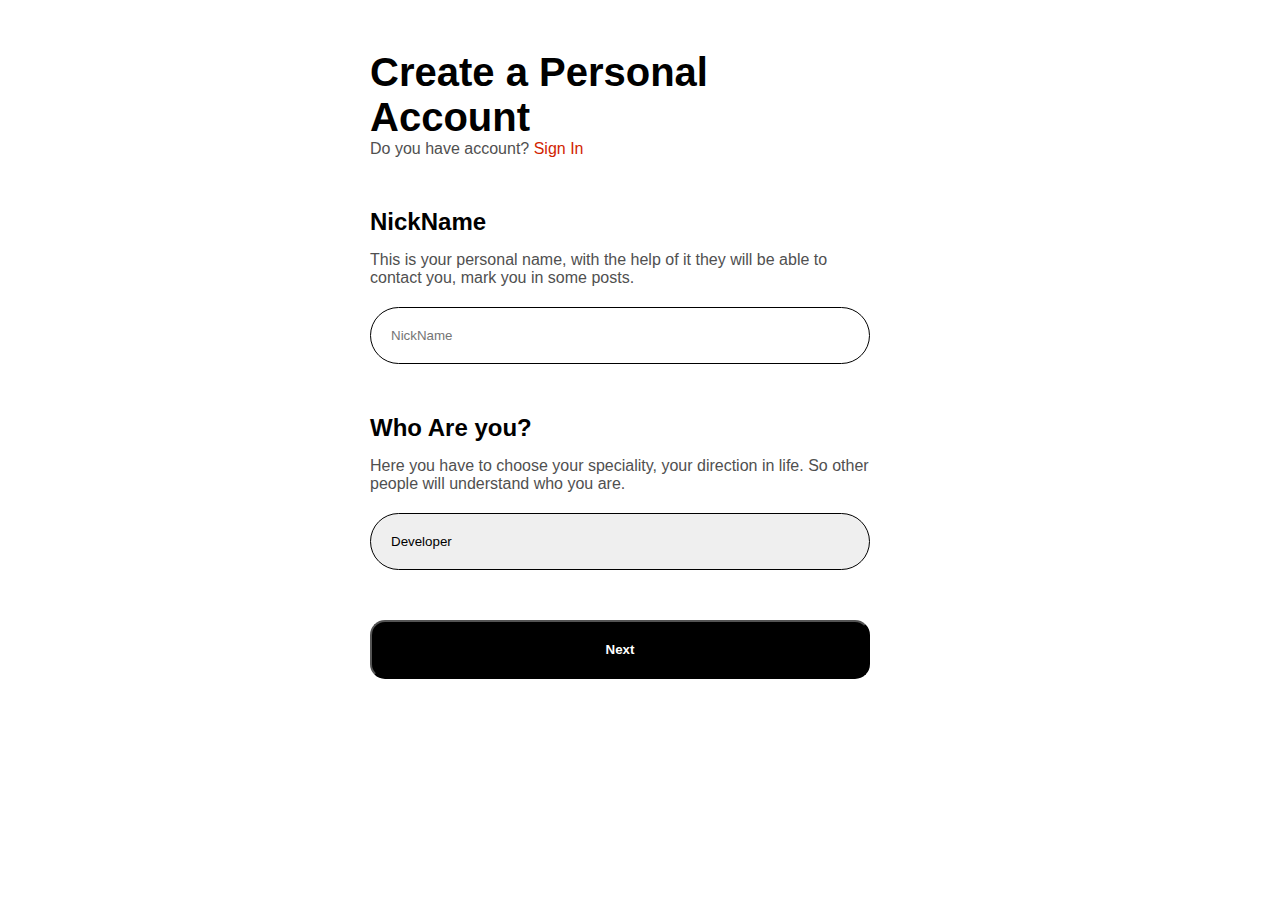
==== index.html @ 57e6f0d6 "finished with main layout and design still need some fixes" ====
<!DOCTYPE html>
<html>
<head>
	<meta charset="utf-8">
	<meta name="viewport" content="width=device-width, initial-scale=1">
	<title>Document</title>
	<link rel="stylesheet" type="text/css" href="style.css">
</head>
<body>
	<div class="container">
		<h1 class="title">Create a Personal Account</h1>
		<p class="sub-title">Do you have account? <span>Sign In</span></p>
		<div class="container-2">
			<div class="form-1">
				<h1 class="inner-title">NickName</h1>
				<p class="sub-text">This is your personal name, with the help of it they will be able to contact you, mark you in some posts.</p>
				<input type="text" class="nick" name="nickname" placeholder="NickName">
			</div>
			<div class="form-2">
				<h1 class="inner-title">Who Are you?</h1>
				<p class="sub-text">Here you have to choose your speciality, your direction in life. So other people will understand who you are.</p>
				<select name="identity" id="identity">
					<option value="Developer">Developer</option>
					<option value="Developer">Developer 2</option>
					<option value="Developer">Developer 3</option>
					<p>hello</p>
				</select>
			</div>
			<button class="button">Next</button>
		</div>
	</div>
</body>
</html>
---- style.css ----
*{
	margin: 0;
	padding: 0;
	box-sizing: border-box;
	font-family: sans-serif;
}
:root{
	--sub-color:#505050;
}
.container{
	max-width: 600px;
	height: 100vh;
	background: ;
	display: flex;
	flex-direction: column;
	margin-left: 25%;
	padding: 50px;
}
.container .title{
	font-size: 2.5em;
}
.container .sub-title{
	color: var(--sub-color);
}
.container span{
	color: #d22400;
}


.container-2{
	background: ;
	margin-top: 10%;
}
.container-2 .form-1 .inner-title{
	font-weight: 700;
	font-size: 1.5em;
}
.container-2 .form-1 .sub-text{
	color: var(--sub-color);
	padding-top: 15px;
}
.container-2 .form-1 .nick{
	width: 100%;
	padding: 20px;
	border-radius:30px;
	outline:none;
	border:1px solid black;
	margin-top: 20px;
}
.container-2 .form-2{
	margin-top: 10%;
}
.container-2 .form-2 .inner-title{
	font-weight: 700;
	font-size: 1.5em;
}
.container-2 .form-2 .sub-text{
	color: var(--sub-color);
	padding-top: 15px;
}
.container-2 .form-2 select{
	width: 100%;
	padding: 20px;
	border-radius:30px;
	outline:none;
	border:1px solid black;
	margin-top: 20px;
	box-shadow: none;
	background-image: none;
	appearance: none;
	overflow: hidden;
}
.container-2 .form-2 select:hover{
	cursor: pointer;
}
.container-2 .form-2 select::after{
  content: '\25BC';
  position: absolute;
  top: 0;
  right: 0;
  padding: 0 1em;
}

.button{
	margin-top:50px;
	background: #000;
	color: #fff;
	font-weight: bold;
	border-radius:15px;
	width: 100%;
	padding: 20px;
}
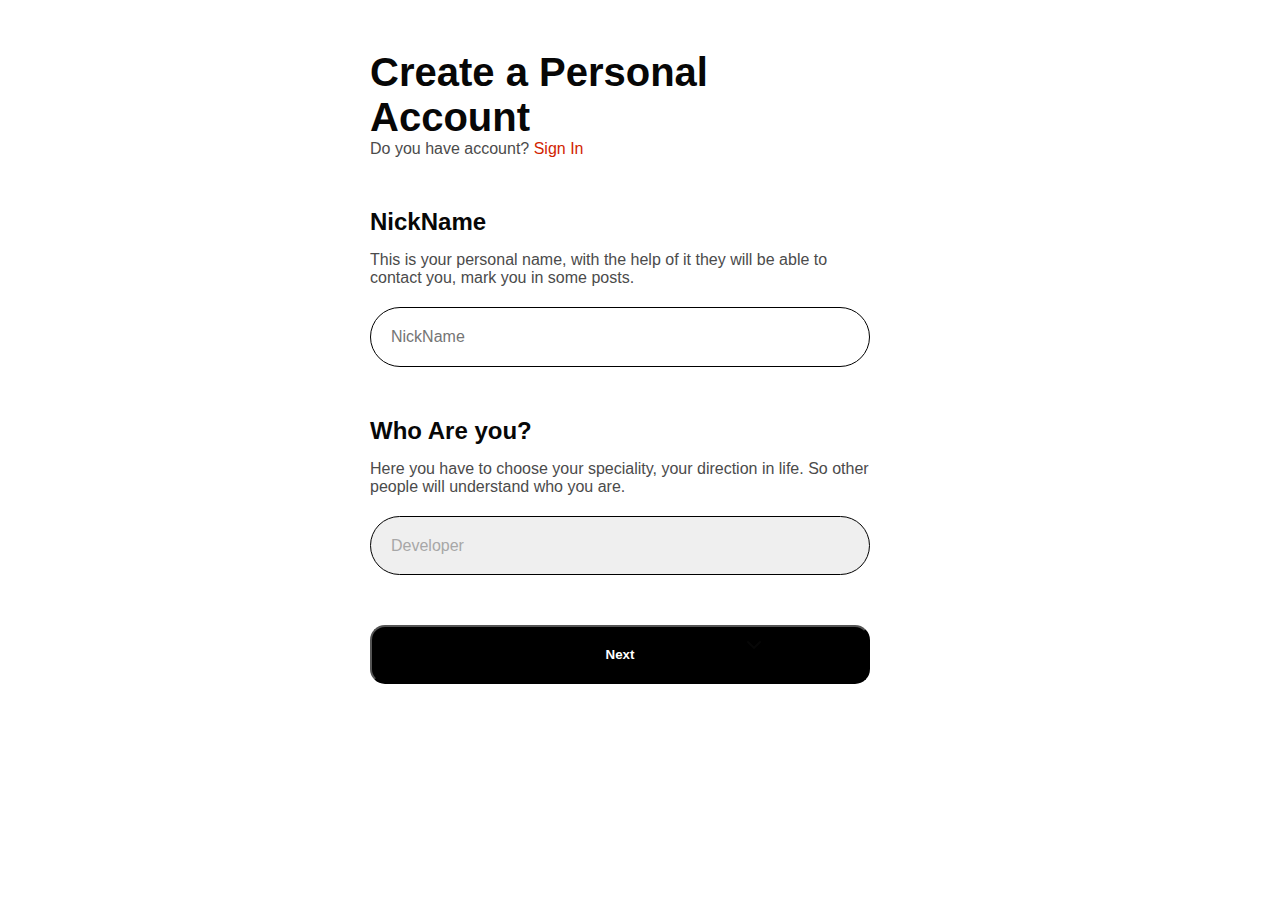
==== commit 7bba5635: "made few changes" ====
--- a/index.html
+++ b/index.html
@@ -25,6 +25,7 @@
 					<option value="Developer">Developer 3</option>
 					<p>hello</p>
 				</select>
+				<svg xmlns="http://www.w3.org/2000/svg" class="arrow" width="24" height="24" viewBox="0 0 24 24" fill="none" stroke="currentColor" stroke-width="2" stroke-linecap="round" stroke-linejoin="round" class="feather feather-chevron-down"><polyline points="6 9 12 15 18 9"></polyline></svg>
 			</div>
 			<button class="button">Next</button>
 		</div>
--- a/style.css
+++ b/style.css
@@ -5,7 +5,9 @@
 	font-family: sans-serif;
 }
 :root{
-	--sub-color:#505050;
+	--sub-color:#4B4B4B;
+	--main-text:#070707;
+	--bg-text:#A7A7A7;
 }
 .container{
 	max-width: 600px;
@@ -15,6 +17,7 @@
 	flex-direction: column;
 	margin-left: 25%;
 	padding: 50px;
+	color:var(--main-text);
 }
 .container .title{
 	font-size: 2.5em;
@@ -31,11 +34,11 @@
 	background: ;
 	margin-top: 10%;
 }
-.container-2 .form-1 .inner-title{
+.container-2 .inner-title{
 	font-weight: 700;
 	font-size: 1.5em;
 }
-.container-2 .form-1 .sub-text{
+.container-2 .sub-text{
 	color: var(--sub-color);
 	padding-top: 15px;
 }
@@ -46,20 +49,15 @@
 	outline:none;
 	border:1px solid black;
 	margin-top: 20px;
+	color:var(--bg-text);
+	font-size: 1em;
 }
 .container-2 .form-2{
 	margin-top: 10%;
 }
-.container-2 .form-2 .inner-title{
-	font-weight: 700;
-	font-size: 1.5em;
-}
-.container-2 .form-2 .sub-text{
-	color: var(--sub-color);
-	padding-top: 15px;
-}
 .container-2 .form-2 select{
 	width: 100%;
+	font-size: 1em;
 	padding: 20px;
 	border-radius:30px;
 	outline:none;
@@ -69,6 +67,7 @@
 	background-image: none;
 	appearance: none;
 	overflow: hidden;
+	color: var(--bg-text);
 }
 .container-2 .form-2 select:hover{
 	cursor: pointer;
@@ -80,7 +79,14 @@
   right: 0;
   padding: 0 1em;
 }
-
+.arrow{
+	bottom: 27%;
+	left:58%;
+	position: absolute;
+}
+.arrow:hover{
+	cursor: pointer;
+}
 .button{
 	margin-top:50px;
 	background: #000;
